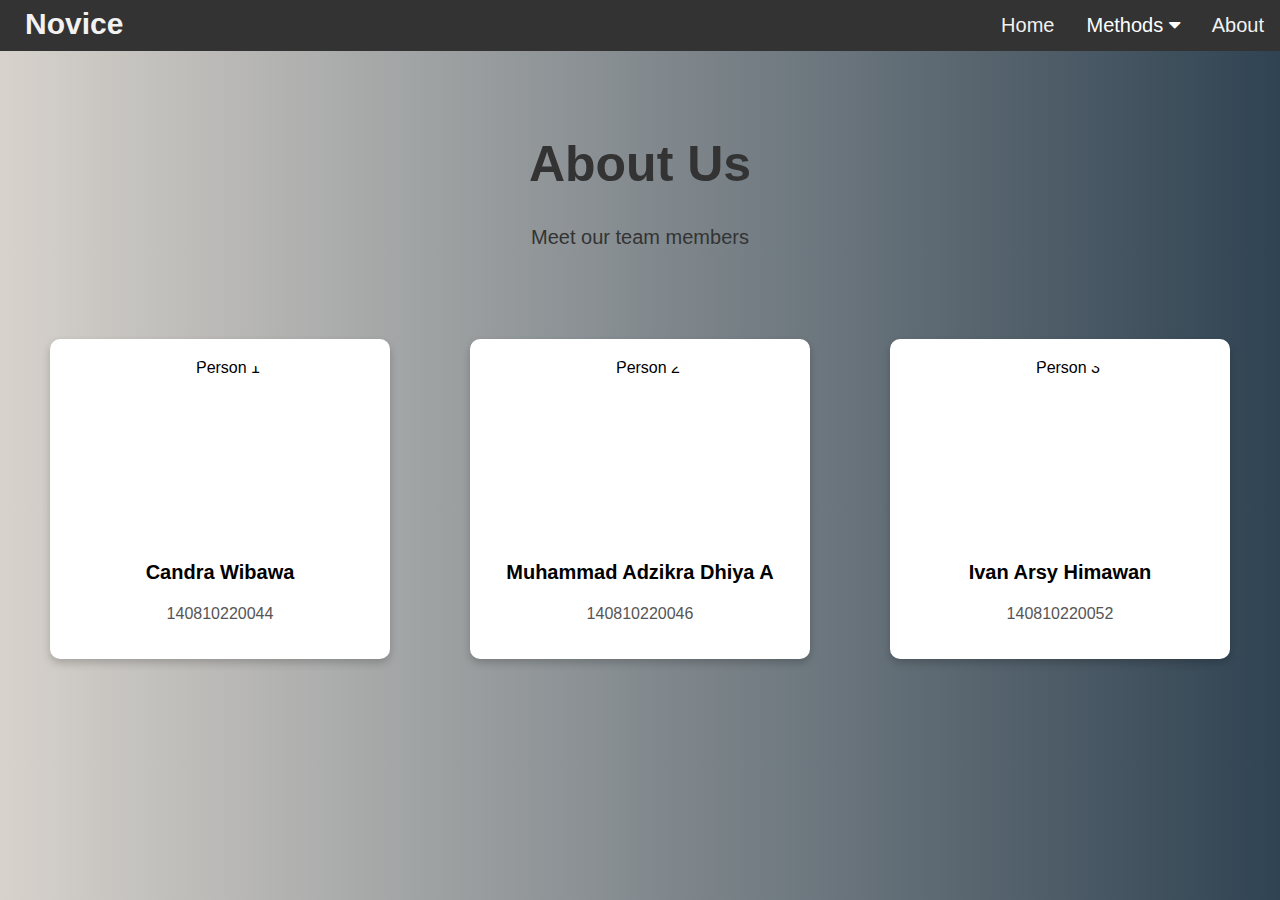
==== about.html @ b55b2cd6 "about" ====
<!DOCTYPE html>
<html lang="en">
  <head>
    <meta charset="UTF-8" />
    <meta name="viewport" content="width=device-width, initial-scale=1.0" />
    <title>About</title>
    <link
      rel="stylesheet"
      href="https://cdnjs.cloudflare.com/ajax/libs/font-awesome/4.7.0/css/font-awesome.min.css"
    />
    <link rel="stylesheet" href="style.css" />
    <style>
      /* Style untuk section about */
      .about-section {
        text-align: center;
        padding: 50px;
        background: transparent;
      }

      .about-section h1 {
        font-size: 50px;
        color: #333;
      }

      .about-section p {
        font-size: 20px;
        color: #333;
      }

      /* Style untuk cards */
      .cards {
        display: flex;
        justify-content: center;
        align-items: flex-start;
        gap: 80px;
        flex-wrap: wrap;
        padding: 20px;
      }

      .card {
        background-color: white;
        border-radius: 10px;
        box-shadow: 0 4px 8px rgba(0, 0, 0, 0.2);
        text-align: center;
        width: 300px; /* Tentukan lebar yang seragam untuk semua card */
        padding: 20px;
        transition: transform 0.2s ease;
        display: flex;
        flex-direction: column;
        align-items: center;
        justify-content: flex-start;
        height: 280px;
      }

      .card:hover {
        transform: scale(1.05);
      }

      .card-image {
        width: 180px; /* Tentukan ukuran tetap untuk lebar gambar */
        height: 180px; /* Tentukan ukuran tetap untuk tinggi gambar */
        border-radius: 50%;
        object-fit: cover; /* Pastikan gambar tidak terdistorsi dan tetap dalam bentuk lingkaran */
        margin-bottom: 20px;
      }

      .card h3 {
        margin: 10px 0 5px;
        font-size: 20px;
      }

      .card p {
        font-size: 16px;
        color: #555;
      }
    </style>
  </head>
  <body>
    <div class="topnav" id="myTopnav">
      <p class="logo">Novice</p>
      <div class="menu">
        <a href="index.html">Home</a>
        <div class="dropdown">
          <button class="dropbtn">
            Methods
            <i class="fa fa-caret-down"></i>
          </button>
          <div class="dropdown-content">
            <a href="saw.html">SAW</a>
            <a href="wp.html">WP</a>
            <a href="topsis.html">TOPSIS</a>
            <a href="ahp.html">AHP</a>
          </div>
        </div>
        <a href="about.html">About</a>
        <a
          href="javascript:void(0);"
          style="font-size: 15px"
          class="icon"
          onclick="myFunction()"
          >&#9776;
        </a>
      </div>
    </div>

    <div class="about-section">
      <h1>About Us</h1>
      <p>Meet our team members</p>
    </div>

    <div class="cards">
      <div class="card">
        <img src="img/candra.png" alt="Person 1" class="card-image" />
        <h3>Candra Wibawa</h3>
        <p>140810220044</p>
      </div>

      <div class="card">
        <img src="img/adzikkra.png" alt="Person 2" class="card-image" />
        <h3>Muhammad Adzikra Dhiya A</h3>
        <p>140810220046</p>
      </div>

      <div class="card">
        <img src="img/ivan.png" alt="Person 3" class="card-image" />
        <h3>Ivan Arsy Himawan</h3>
        <p>140810220052</p>
      </div>
    </div>

    <script>
      function myFunction() {
        var x = document.getElementById("myTopnav");
        if (x.className === "topnav") {
          x.className += " responsive";
        } else {
          x.className = "topnav";
        }
      }
    </script>
  </body>
</html>
---- style.css ----
body {
  margin: 0;
  padding: 0;
  height: 100vh;
  background-image: linear-gradient(to right, #d7d2cc 0%, #304352 100%);
  font-family: 'Raleway', Arial, sans-serif;
}

.topnav {
  overflow: hidden;
  background-color: #333;
}

.topnav a {
  float: left;
  display: block;
  color: #f2f2f2;
  text-align: center;
  padding: 14px 16px;
  text-decoration: none;
  font-size: 20px;
}

.logo {
  float: left;
  display: flex;
  color: #f2f2f2;
  text-align: center;
  padding: 7px 8px;
  font-size: 30px;
  margin: 0;
  padding-left: 25px;
  font-weight: bolder;
}

.menu {
  float: right;
}

.topnav .icon {
  display: none;
}

.dropdown {
  float: left;
  overflow: hidden;
}

.dropdown .dropbtn {
  font-size: 20px;
  border: none;
  outline: none;
  color: white;
  padding: 14px 16px;
  background-color: inherit;
  font-family: inherit;
  margin: 0;
}

.dropdown-content {
  display: none;
  position: absolute;
  background-color: #f9f9f9;
  min-width: 160px;
  box-shadow: 0px 8px 16px 0px rgba(0, 0, 0, 0.2);
  z-index: 1;
}

.dropdown-content a {
  float: none;
  color: black;
  padding: 12px 16px;
  text-decoration: none;
  display: block;
  text-align: left;
}

.topnav a:hover,
.dropdown:hover .dropbtn {
  background-color: #555;
  color: white;
}

.dropdown-content a:hover {
  background-color: #ddd;
  color: black;
}

.dropdown:hover .dropdown-content {
  display: block;
}

@media screen and (max-width: 600px) {
  .topnav a:not(:first-child),
  .dropdown .dropbtn {
    display: none;
  }
  .topnav a.icon {
    float: right;
    display: block;
  }
}

@media screen and (max-width: 600px) {
  .topnav.responsive {
    position: relative;
  }
  .topnav.responsive .icon {
    position: absolute;
    right: 0;
    top: 0;
  }
  .topnav.responsive a {
    float: none;
    display: block;
    text-align: left;
  }
  .topnav.responsive .dropdown {
    float: none;
  }
  .topnav.responsive .dropdown-content {
    position: relative;
  }
  .topnav.responsive .dropdown .dropbtn {
    display: block;
    width: 100%;
    text-align: left;
  }
}

.container {
  display: flex;
  flex-direction: column;
  align-items: center;
  justify-content: center;
  height: 50vh;
  text-align: center;
}

.container-button {
  display: flex;
  align-items: center;
  justify-content: center;
  gap: 50px;
  
}

.button {
  width: 120px;
  height: 60px;
  margin: 5px;
  background: linear-gradient(to bottom, #323232 0%, #3F3F3F 40%, #1C1C1C 150%), linear-gradient(to top, rgba(255,255,255,0.40) 0%, rgba(0,0,0,0.25) 200%);
  background-blend-mode: multiply;
  color: white;
  border: none;
  border-radius: 8px;
  font-size: 25px;
  cursor: pointer;
  transition: all 0.3s ease;
  box-shadow: 0 4px 6px rgba(0, 0, 0, 0.1);
}

.button:hover {
  background: linear-gradient(to bottom, #D5DEE7 0%, #E8EBF2 50%, #E2E7ED 100%), linear-gradient(to bottom, rgba(0,0,0,0.02) 50%, rgba(255,255,255,0.02) 61%, rgba(0,0,0,0.02) 73%), linear-gradient(33deg, rgba(255,255,255,0.20) 0%, rgba(0,0,0,0.20) 100%);
  background-blend-mode: normal,color-burn;
  color: #1C1C1C;
  transform: scale(1.05);
  box-shadow: 0 6px 8px rgba(0, 0, 0, 0.2);
}

.judul {
  margin: 20px;
  font-size: 60px;
}

.desc {
  margin: 20px;
  font-size: 30px;
}


/* Style untuk form */
form {
  max-width: 600px;
  margin: 0 auto;
  background-color: white;
  padding: 20px;
  border-radius: 10px;
  box-shadow: 0 0 10px rgba(0, 0, 0, 0.1);
}

form label {
  font-weight: bold;
  margin-bottom: 5px;
  display: block;
  color: #333;
}

form input[type="number"],
form input[type="text"],
.form-button {
  width: 100%;
  padding: 10px;
  margin: 8px 0;
  box-sizing: border-box;
  border: 1px solid #ccc;
  border-radius: 5px;
}

.form-button {
  background-color: #333;
  color: white;
  border: none;
  cursor: pointer;
}

form button:hover {
  background-color: #555;
}

/* Style untuk tabel */
table {
  width: 100%;
  border-collapse: collapse;
  margin-top: 20px;
}

table, th, td {
  border: 1px solid #ddd;
}

th, td {
  padding: 10px;
  text-align: center;
}

th {
  background-color: #333;
  color: white;
}

tr:nth-child(even) {
  background-color: #f2f2f2;
}

input[type="checkbox"] {
  margin-top: 10px;
}
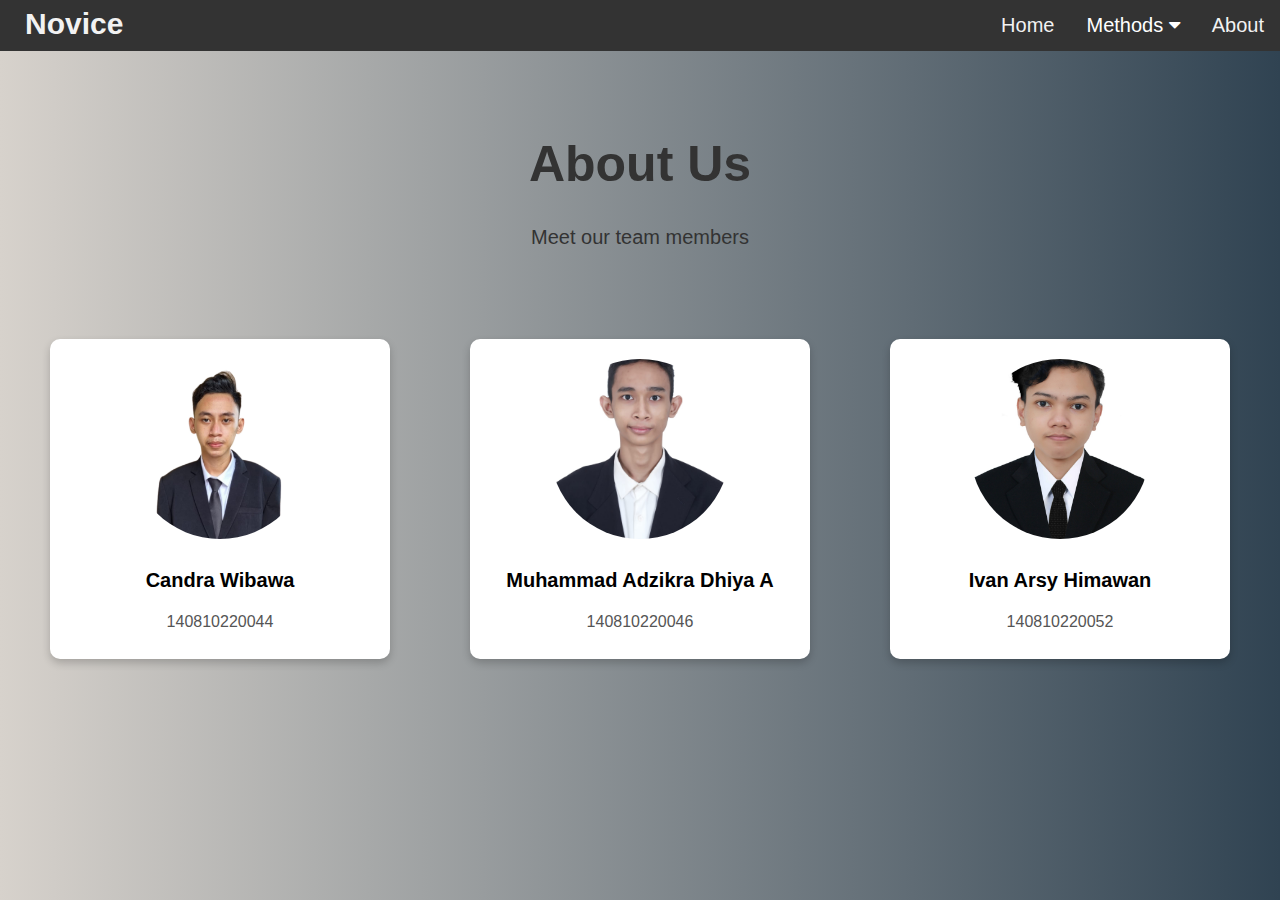
==== commit 6bea240c: "kelar" ====
--- a/about.html
+++ b/about.html
@@ -110,19 +110,19 @@
 
     <div class="cards">
       <div class="card">
-        <img src="img/candra.png" alt="Person 1" class="card-image" />
+        <img src="img/candra.jpg" alt="Person 1" class="card-image" />
         <h3>Candra Wibawa</h3>
         <p>140810220044</p>
       </div>
 
       <div class="card">
-        <img src="img/adzikkra.png" alt="Person 2" class="card-image" />
+        <img src="img/adzikra.jpg" alt="Person 2" class="card-image" />
         <h3>Muhammad Adzikra Dhiya A</h3>
         <p>140810220046</p>
       </div>
 
       <div class="card">
-        <img src="img/ivan.png" alt="Person 3" class="card-image" />
+        <img src="img/ivan.jpg" alt="Person 3" class="card-image" />
         <h3>Ivan Arsy Himawan</h3>
         <p>140810220052</p>
       </div>
--- a/style.css
+++ b/style.css
@@ -4,6 +4,7 @@
   height: 100vh;
   background-image: linear-gradient(to right, #d7d2cc 0%, #304352 100%);
   font-family: 'Raleway', Arial, sans-serif;
+  box-sizing: border-box;
 }
 
 .topnav {
@@ -18,7 +19,7 @@
   text-align: center;
   padding: 14px 16px;
   text-decoration: none;
-  font-size: 20px;
+  font-size: 1.25rem; /* Gunakan rem untuk responsivitas */
 }
 
 .logo {
@@ -27,7 +28,7 @@
   color: #f2f2f2;
   text-align: center;
   padding: 7px 8px;
-  font-size: 30px;
+  font-size: 1.875rem; /* Gunakan rem untuk responsivitas */
   margin: 0;
   padding-left: 25px;
   font-weight: bolder;
@@ -47,7 +48,7 @@
 }
 
 .dropdown .dropbtn {
-  font-size: 20px;
+  font-size: 1.25rem; /* Gunakan rem untuk responsivitas */
   border: none;
   outline: none;
   color: white;
@@ -126,6 +127,19 @@
     width: 100%;
     text-align: left;
   }
+  main {
+    display: flex;
+    flex-direction: column;
+    align-items: center;
+    justify-items: center;
+  }
+}
+
+main {
+  display: flex;
+  flex-direction: column;
+  align-items: center;
+  justify-items: center;
 }
 
 .container {
@@ -137,12 +151,15 @@
   text-align: center;
 }
 
+h1 {
+  font-size: 5vh;
+}
+
 .container-button {
   display: flex;
   align-items: center;
   justify-content: center;
-  gap: 50px;
-  
+  gap: 20px; /* Sesuaikan jarak pada button */
 }
 
 .button {
@@ -154,7 +171,7 @@
   color: white;
   border: none;
   border-radius: 8px;
-  font-size: 25px;
+  font-size: 1.5625rem; /* Gunakan rem untuk responsivitas */
   cursor: pointer;
   transition: all 0.3s ease;
   box-shadow: 0 4px 6px rgba(0, 0, 0, 0.1);
@@ -170,18 +187,17 @@
 
 .judul {
   margin: 20px;
-  font-size: 60px;
+  font-size: 3rem; /* Gunakan rem untuk responsivitas */
 }
 
 .desc {
   margin: 20px;
-  font-size: 30px;
-}
-
+  font-size: 1.875rem; /* Gunakan rem untuk responsivitas */
+}
 
 /* Style untuk form */
 form {
-  max-width: 600px;
+  width: 20%;
   margin: 0 auto;
   background-color: white;
   padding: 20px;
@@ -196,8 +212,8 @@
   color: #333;
 }
 
-form input[type="number"],
-form input[type="text"],
+input[type="number"],
+input[type="text"],
 .form-button {
   width: 100%;
   padding: 10px;
@@ -218,18 +234,37 @@
   background-color: #555;
 }
 
+#inputTable {
+  width: 60%;
+  display: flex;
+  flex-direction: column;
+  justify-items: center;
+  align-items: center;
+}
+
+#result {
+  width: 60%;
+  display: none;
+  justify-content: center;
+  flex-direction: column;
+  align-items: center;
+}
+
 /* Style untuk tabel */
 table {
-  width: 100%;
+  width: 80%;
   border-collapse: collapse;
-  margin-top: 20px;
-}
-
-table, th, td {
+  margin: 20px;
+}
+
+table,
+th,
+td {
   border: 1px solid #ddd;
 }
 
-th, td {
+th,
+td {
   padding: 10px;
   text-align: center;
 }
@@ -245,4 +280,60 @@
 
 input[type="checkbox"] {
   margin-top: 10px;
+}
+
+@media screen and (max-width: 600px) {
+  .container {
+    height: auto; /* Ubah tinggi menjadi auto untuk fleksibilitas */
+  }
+
+  .button {
+    width: 100%; /* Mengubah lebar tombol menjadi 100% pada layar kecil */
+  }
+
+  h1 {
+    font-size: 4vh; /* Mengurangi ukuran font judul */
+  }
+
+  .judul {
+    font-size: 4rem; /* Mengurangi ukuran font judul */
+  }
+
+  .desc {
+    font-size: 1.5rem; /* Mengurangi ukuran font deskripsi */
+  }
+
+  table {
+    width: 90%; /* Mengubah lebar tabel menjadi 90% pada layar kecil */
+  }
+}
+
+.criteria {
+  width: 20%;
+}
+
+.form-button-2 {
+    width: fit-content;
+    padding: 10px;
+    margin: 8px 0;
+    box-sizing: border-box;
+    border: 1px solid #ccc;
+    border-radius: 5px;
+    background-color: #333;
+    color: white;
+    border: none;
+    cursor: pointer;
+}
+
+.form-button-2:hover {
+    background-color: #555;
+}
+
+.box-container{
+  width: 20%;
+  margin: 20px;
+  background-color: rgb(255, 255, 255);
+  padding: 20px;
+  border-radius: 10px;
+  box-shadow: 0 0 10px rgba(0, 0, 0, 0.1);
 }